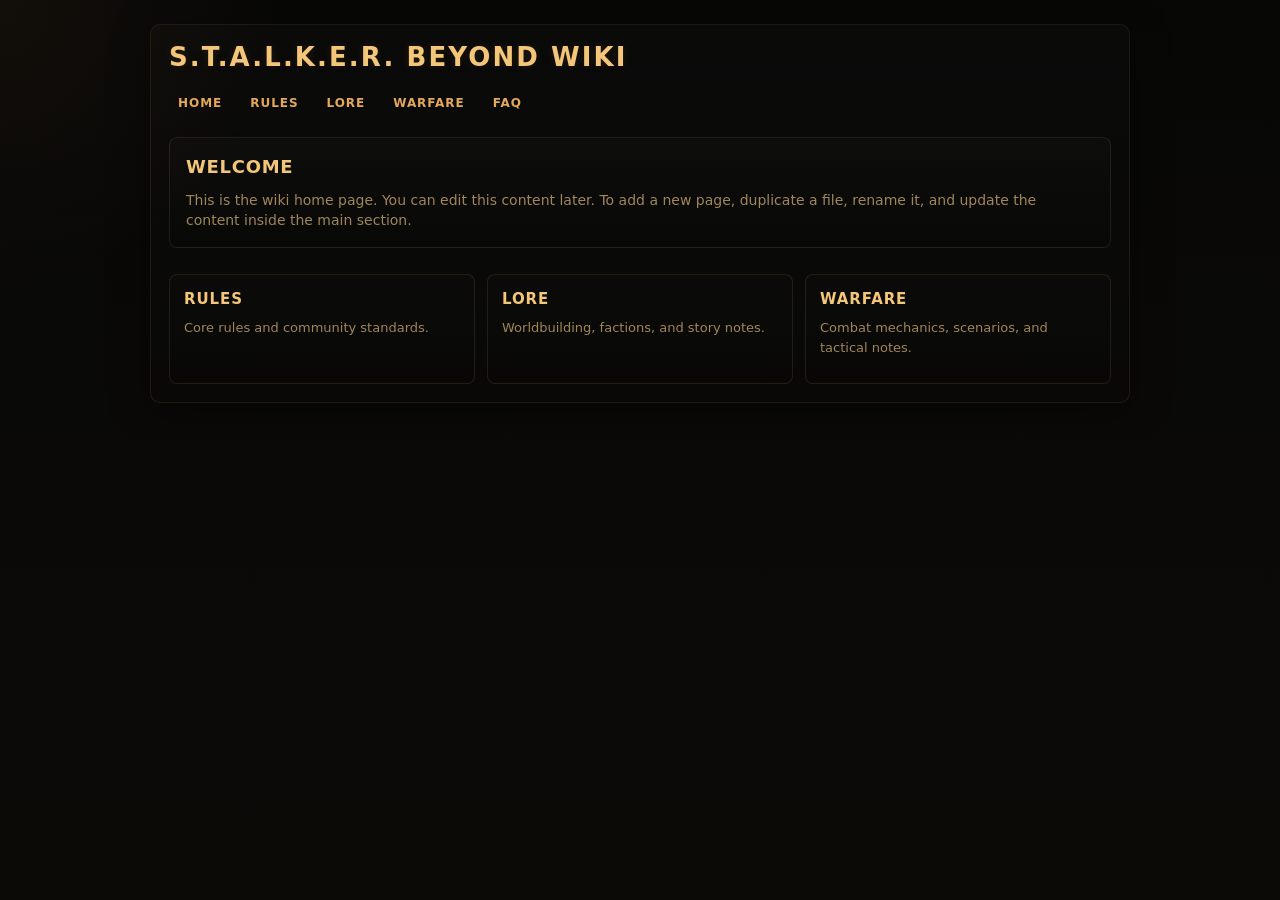
==== index.html @ d19a8cc0 "Create root landing page" ====
<!doctype html>
<html lang="en">
<head>
  <meta charset="utf-8" />
  <meta name="viewport" content="width=device-width,initial-scale=1" />
  <title>Stalker Beyond Wiki</title>
  <meta name="description" content="Stalker Beyond — rules, lore, and community documentation.">
  <style>
    :root{
      --bg-1:#060605;
      --bg-2:#0d0b07;
      --panel:#0d0c09;
      --panel-2:#17130e;
      --amber:#e3a85a;
      --amber-soft:#f3c679;
      --muted:#a0865a;
      --line:rgba(227,168,90,0.12);
      --shadow:rgba(0,0,0,0.45);
      --maxw:980px;
    }

    *{box-sizing:border-box}
    html,body{height:100%;margin:0}
    body{
      font-family: system-ui, -apple-system, "Segoe UI", sans-serif;
      background:
        radial-gradient(circle at top left, rgba(134,95,52,0.10), transparent 18%),
        linear-gradient(180deg, var(--bg-1), var(--bg-2));
      color:var(--amber-soft);
      padding:24px;
      line-height:1.45;
    }

    .wrap{
      max-width:var(--maxw);
      margin:0 auto;
      background:rgba(0,0,0,0.06);
      border:1px solid var(--line);
      border-radius:10px;
      padding:18px;
      box-shadow:0 10px 40px var(--shadow);
      position:relative;
      overflow:hidden;
    }

    .wrap::before{
      content:"";
      position:absolute; inset:0;
      background:linear-gradient(180deg, rgba(255,255,255,0.02), rgba(0,0,0,0));
      pointer-events:none;
    }

    .header{
      display:flex;
      flex-direction:column;
      gap:12px;
      position:relative;
      z-index:1;
    }

    h1{
      margin:0;
      font-size:26px;
      letter-spacing:0.08em;
      color:var(--amber-soft);
      font-weight:800;
      line-height:1.1;
      text-transform:uppercase;
      text-shadow:0 0 8px rgba(227,168,90,0.12);
    }

    nav{
      display:flex;
      flex-wrap:wrap;
      gap:10px;
      margin-top:4px;
    }

    nav a{
      color:var(--amber);
      text-decoration:none;
      font-size:12px;
      font-weight:700;
      letter-spacing:0.08em;
      text-transform:uppercase;
      padding:6px 8px;
      border:1px solid transparent;
      border-radius:6px;
    }

    nav a:hover{
      border-color:var(--line);
      background:rgba(255,255,255,0.02);
    }

    main{
      position:relative;
      z-index:1;
      margin-top:18px;
      display:grid;
      grid-template-columns:1fr;
      gap:14px;
    }

    .card{
      background:linear-gradient(180deg, rgba(255,255,255,0.02), rgba(0,0,0,0.02));
      border:1px solid var(--line);
      border-radius:8px;
      padding:16px;
    }

    .card h2{
      margin:0 0 10px 0;
      font-size:18px;
      color:var(--amber-soft);
      letter-spacing:0.04em;
      text-transform:uppercase;
    }

    .card p{ margin:0; color:var(--muted); font-size:14px; }

    .grid{ display:grid; grid-template-columns:repeat(auto-fit, minmax(180px, 1fr)); gap:12px; margin-top:12px; }

    .box{
      background:linear-gradient(180deg, rgba(255,255,255,0.01), rgba(0,0,0,0.02));
      border:1px solid var(--line);
      border-radius:8px;
      padding:14px;
      min-height:110px;
    }

    .box h3{ margin:0 0 8px 0; color:var(--amber-soft); font-size:15px; text-transform:uppercase; letter-spacing:0.06em; }

    .box p{ margin:0; color:var(--muted); font-size:13px; line-height:1.5; }

    .scanlines{ position:fixed; inset:0; background:linear-gradient(rgba(255,255,255,0.02), rgba(0,0,0,0.03)); pointer-events:none; opacity:0.18; mix-blend-mode:screen; }
    .grain{ position:fixed; inset:0; background-image: url("data:image/svg+xml,%3Csvg xmlns='http://www.w3.org/2000/svg' width='6' height='6'%3E%3Crect width='6' height='6' fill='%230b0b09'/%3E%3Ccircle cx='1.2' cy='1.2' r='0.7' fill='%2316120d'/%3E%3C/svg%3E"); opacity:0.12; pointer-events:none; mix-blend-mode:overlay; }

    @media (max-width:600px){
      body{padding:14px}
      .wrap{padding:14px}
      nav{gap:8px}
      nav a{font-size:11px;padding:5px 6px}
      h1{font-size:20px}
    }
  </style>
</head>
<body>
  <div class="wrap">
    <header class="header">
      <h1 aria-label="Stalker Beyond Wiki">S.T.A.L.K.E.R. BEYOND WIKI</h1>

      <nav aria-label="Main navigation">
        <a href="./">Home</a>
        <a href="rules/">Rules</a>
        <a href="lore/">Lore</a>
        <a href="warfare/">Warfare</a>
        <a href="faq/">FAQ</a>
      </nav>
    </header>

    <main>
      <section class="card">
        <h2>Welcome</h2>
        <p>This is the wiki home page. You can edit this content later. To add a new page, duplicate a file, rename it, and update the content inside the main section.</p>
      </section>

      <div class="grid">
        <div class="box">
          <h3>Rules</h3>
          <p>Core rules and community standards.</p>
        </div>
        <div class="box">
          <h3>Lore</h3>
          <p>Worldbuilding, factions, and story notes.</p>
        </div>
        <div class="box">
          <h3>Warfare</h3>
          <p>Combat mechanics, scenarios, and tactical notes.</p>
        </div>
      </div>
    </main>
  </div>

  <div class="scanlines"></div>
  <div class="grain"></div>
</body>
</html>
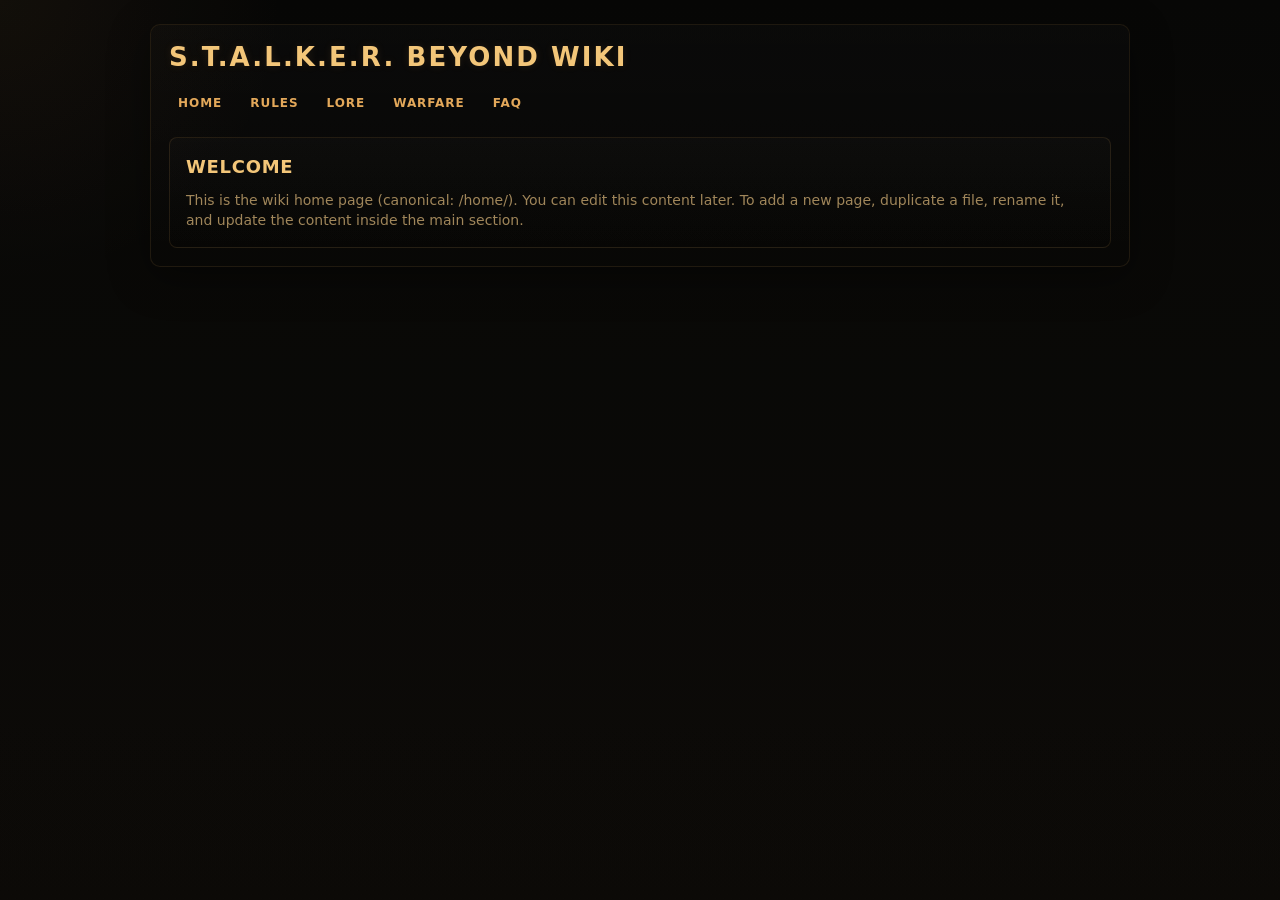
==== commit 2b8f0b39: "v0.1: add /home canonical, redirect root -> /home/, remove home cards, update README" ====
--- a/index.html
+++ b/index.html
@@ -3,186 +3,13 @@
 <head>
   <meta charset="utf-8" />
   <meta name="viewport" content="width=device-width,initial-scale=1" />
-  <title>Stalker Beyond Wiki</title>
-  <meta name="description" content="Stalker Beyond — rules, lore, and community documentation.">
-  <style>
-    :root{
-      --bg-1:#060605;
-      --bg-2:#0d0b07;
-      --panel:#0d0c09;
-      --panel-2:#17130e;
-      --amber:#e3a85a;
-      --amber-soft:#f3c679;
-      --muted:#a0865a;
-      --line:rgba(227,168,90,0.12);
-      --shadow:rgba(0,0,0,0.45);
-      --maxw:980px;
-    }
-
-    *{box-sizing:border-box}
-    html,body{height:100%;margin:0}
-    body{
-      font-family: system-ui, -apple-system, "Segoe UI", sans-serif;
-      background:
-        radial-gradient(circle at top left, rgba(134,95,52,0.10), transparent 18%),
-        linear-gradient(180deg, var(--bg-1), var(--bg-2));
-      color:var(--amber-soft);
-      padding:24px;
-      line-height:1.45;
-    }
-
-    .wrap{
-      max-width:var(--maxw);
-      margin:0 auto;
-      background:rgba(0,0,0,0.06);
-      border:1px solid var(--line);
-      border-radius:10px;
-      padding:18px;
-      box-shadow:0 10px 40px var(--shadow);
-      position:relative;
-      overflow:hidden;
-    }
-
-    .wrap::before{
-      content:"";
-      position:absolute; inset:0;
-      background:linear-gradient(180deg, rgba(255,255,255,0.02), rgba(0,0,0,0));
-      pointer-events:none;
-    }
-
-    .header{
-      display:flex;
-      flex-direction:column;
-      gap:12px;
-      position:relative;
-      z-index:1;
-    }
-
-    h1{
-      margin:0;
-      font-size:26px;
-      letter-spacing:0.08em;
-      color:var(--amber-soft);
-      font-weight:800;
-      line-height:1.1;
-      text-transform:uppercase;
-      text-shadow:0 0 8px rgba(227,168,90,0.12);
-    }
-
-    nav{
-      display:flex;
-      flex-wrap:wrap;
-      gap:10px;
-      margin-top:4px;
-    }
-
-    nav a{
-      color:var(--amber);
-      text-decoration:none;
-      font-size:12px;
-      font-weight:700;
-      letter-spacing:0.08em;
-      text-transform:uppercase;
-      padding:6px 8px;
-      border:1px solid transparent;
-      border-radius:6px;
-    }
-
-    nav a:hover{
-      border-color:var(--line);
-      background:rgba(255,255,255,0.02);
-    }
-
-    main{
-      position:relative;
-      z-index:1;
-      margin-top:18px;
-      display:grid;
-      grid-template-columns:1fr;
-      gap:14px;
-    }
-
-    .card{
-      background:linear-gradient(180deg, rgba(255,255,255,0.02), rgba(0,0,0,0.02));
-      border:1px solid var(--line);
-      border-radius:8px;
-      padding:16px;
-    }
-
-    .card h2{
-      margin:0 0 10px 0;
-      font-size:18px;
-      color:var(--amber-soft);
-      letter-spacing:0.04em;
-      text-transform:uppercase;
-    }
-
-    .card p{ margin:0; color:var(--muted); font-size:14px; }
-
-    .grid{ display:grid; grid-template-columns:repeat(auto-fit, minmax(180px, 1fr)); gap:12px; margin-top:12px; }
-
-    .box{
-      background:linear-gradient(180deg, rgba(255,255,255,0.01), rgba(0,0,0,0.02));
-      border:1px solid var(--line);
-      border-radius:8px;
-      padding:14px;
-      min-height:110px;
-    }
-
-    .box h3{ margin:0 0 8px 0; color:var(--amber-soft); font-size:15px; text-transform:uppercase; letter-spacing:0.06em; }
-
-    .box p{ margin:0; color:var(--muted); font-size:13px; line-height:1.5; }
-
-    .scanlines{ position:fixed; inset:0; background:linear-gradient(rgba(255,255,255,0.02), rgba(0,0,0,0.03)); pointer-events:none; opacity:0.18; mix-blend-mode:screen; }
-    .grain{ position:fixed; inset:0; background-image: url("data:image/svg+xml,%3Csvg xmlns='http://www.w3.org/2000/svg' width='6' height='6'%3E%3Crect width='6' height='6' fill='%230b0b09'/%3E%3Ccircle cx='1.2' cy='1.2' r='0.7' fill='%2316120d'/%3E%3C/svg%3E"); opacity:0.12; pointer-events:none; mix-blend-mode:overlay; }
-
-    @media (max-width:600px){
-      body{padding:14px}
-      .wrap{padding:14px}
-      nav{gap:8px}
-      nav a{font-size:11px;padding:5px 6px}
-      h1{font-size:20px}
-    }
-  </style>
+  <title>Stalker Beyond Wiki — Home</title>
+  <meta name="description" content="Stalker Beyond — Home (canonical)">
+  <meta http-equiv="refresh" content="0; url=./home/">
+  <link rel="canonical" href="./home/">
+  <script>location.replace('./home/');</script>
 </head>
 <body>
-  <div class="wrap">
-    <header class="header">
-      <h1 aria-label="Stalker Beyond Wiki">S.T.A.L.K.E.R. BEYOND WIKI</h1>
-
-      <nav aria-label="Main navigation">
-        <a href="./">Home</a>
-        <a href="rules/">Rules</a>
-        <a href="lore/">Lore</a>
-        <a href="warfare/">Warfare</a>
-        <a href="faq/">FAQ</a>
-      </nav>
-    </header>
-
-    <main>
-      <section class="card">
-        <h2>Welcome</h2>
-        <p>This is the wiki home page. You can edit this content later. To add a new page, duplicate a file, rename it, and update the content inside the main section.</p>
-      </section>
-
-      <div class="grid">
-        <div class="box">
-          <h3>Rules</h3>
-          <p>Core rules and community standards.</p>
-        </div>
-        <div class="box">
-          <h3>Lore</h3>
-          <p>Worldbuilding, factions, and story notes.</p>
-        </div>
-        <div class="box">
-          <h3>Warfare</h3>
-          <p>Combat mechanics, scenarios, and tactical notes.</p>
-        </div>
-      </div>
-    </main>
-  </div>
-
-  <div class="scanlines"></div>
-  <div class="grain"></div>
+  <p>Redirecting to <a href="./home/">home</a>…</p>
 </body>
 </html>
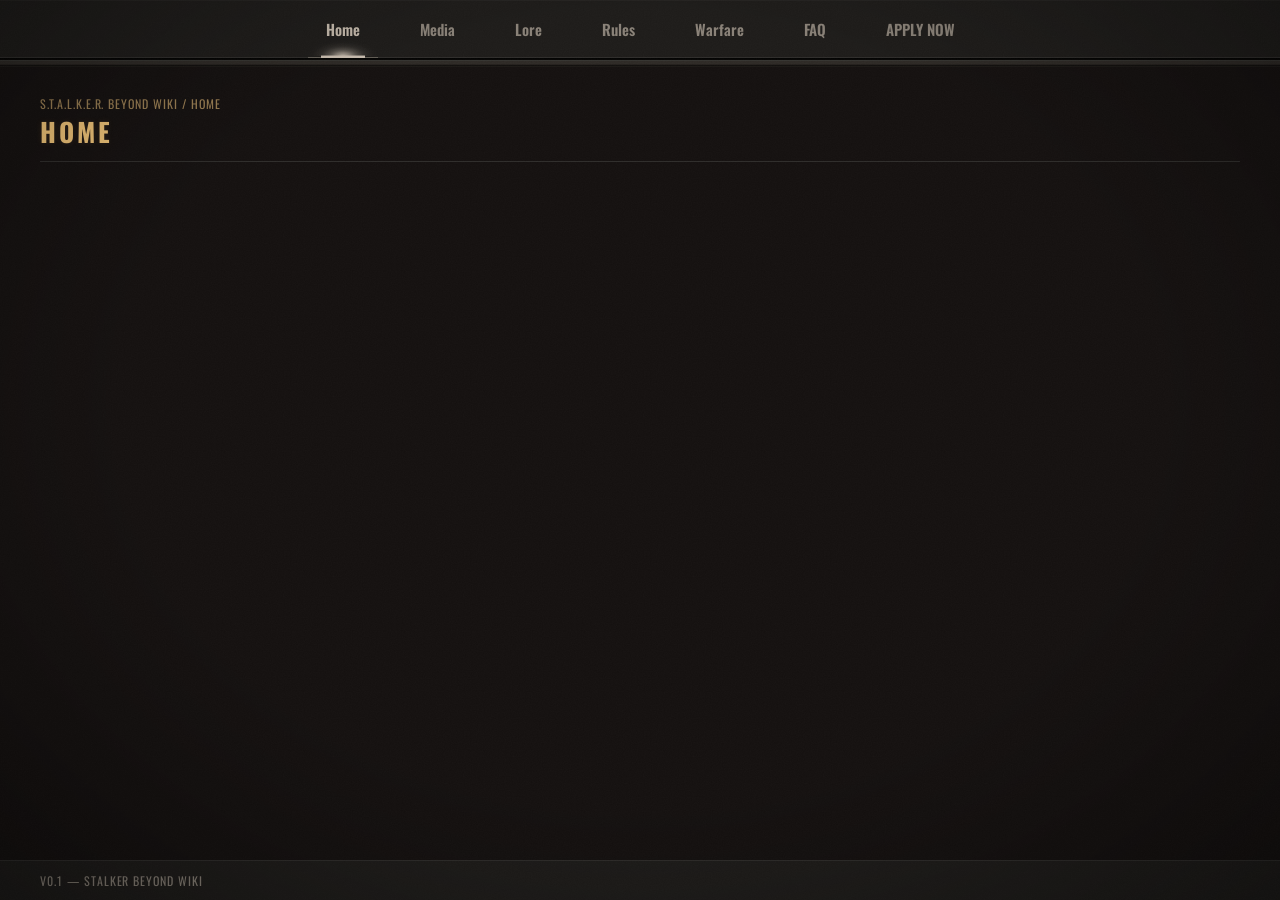
==== commit 4afddbbc: "Capitalize page titles and add link-preview tags - Browser tab titles and meta descriptions are now " ====
--- a/index.html
+++ b/index.html
@@ -3,8 +3,13 @@
 <head>
   <meta charset="utf-8" />
   <meta name="viewport" content="width=device-width,initial-scale=1" />
-  <title>Stalker Beyond Wiki — Home</title>
-  <meta name="description" content="Stalker Beyond — Home (canonical)">
+  <title>STALKER BEYOND WIKI</title>
+  <meta name="description" content="STALKER BEYOND — RULES, LORE, AND COMMUNITY DOCUMENTATION.">
+  <meta name="theme-color" content="#e3a85a">
+  <meta property="og:type" content="website">
+  <meta property="og:title" content="STALKER BEYOND WIKI">
+  <meta property="og:description" content="STALKER BEYOND — RULES, LORE, AND COMMUNITY DOCUMENTATION.">
+  <meta property="og:url" content="https://stalker-beyond.github.io/wiki/">
   <meta http-equiv="refresh" content="0; url=./home/">
   <link rel="canonical" href="./home/">
   <script>location.replace('./home/');</script>
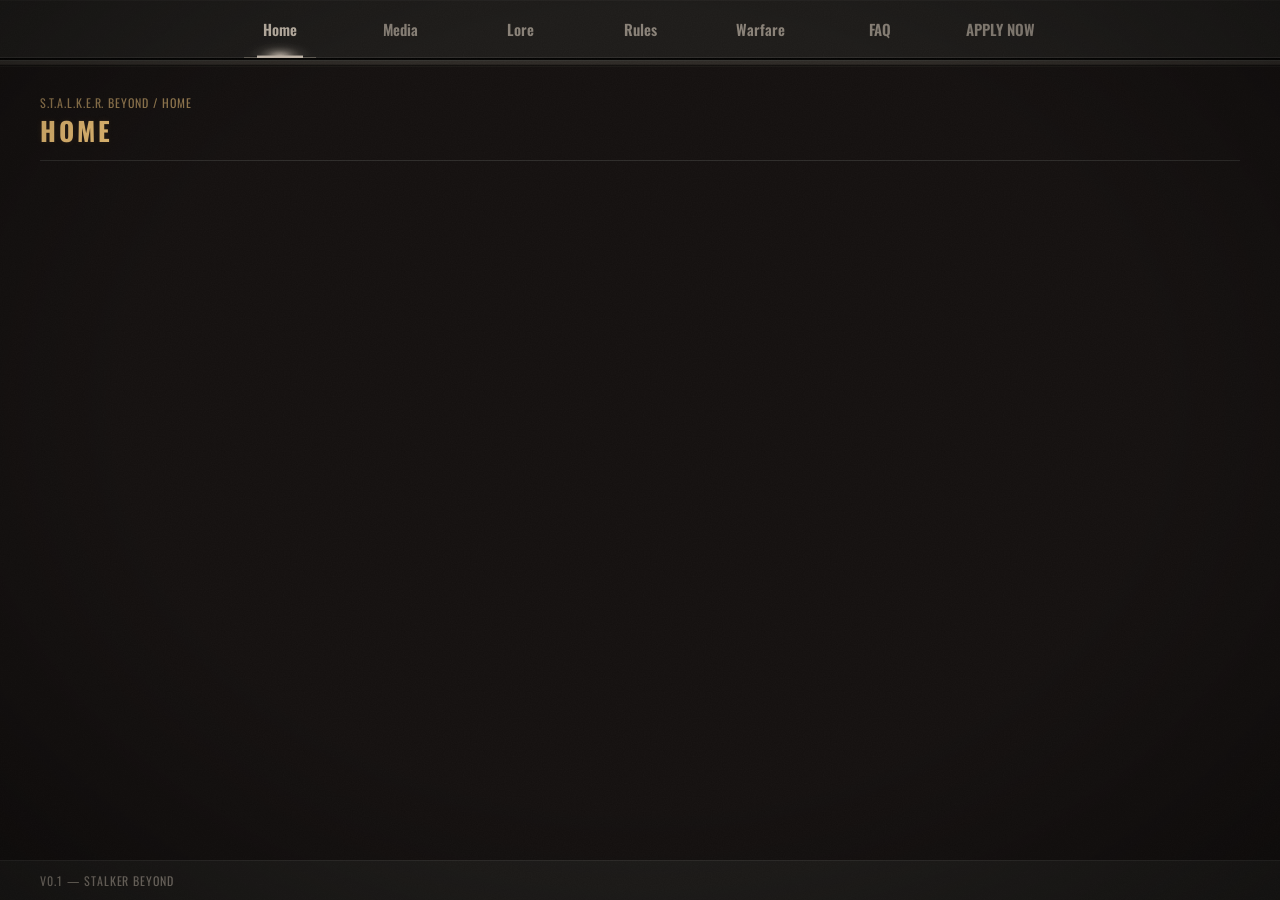
==== commit b2258eaf: "Drop "wiki" from the site name and URLs - Titles, crumbs, footers and link-preview tags now read STA" ====
--- a/index.html
+++ b/index.html
@@ -3,13 +3,13 @@
 <head>
   <meta charset="utf-8" />
   <meta name="viewport" content="width=device-width,initial-scale=1" />
-  <title>STALKER BEYOND WIKI</title>
+  <title>STALKER BEYOND</title>
   <meta name="description" content="STALKER BEYOND — RULES, LORE, AND COMMUNITY DOCUMENTATION.">
   <meta name="theme-color" content="#e3a85a">
   <meta property="og:type" content="website">
-  <meta property="og:title" content="STALKER BEYOND WIKI">
+  <meta property="og:title" content="STALKER BEYOND">
   <meta property="og:description" content="STALKER BEYOND — RULES, LORE, AND COMMUNITY DOCUMENTATION.">
-  <meta property="og:url" content="https://stalker-beyond.github.io/wiki/">
+  <meta property="og:url" content="https://stalker-beyond.github.io/">
   <meta http-equiv="refresh" content="0; url=./home/">
   <link rel="canonical" href="./home/">
   <script>location.replace('./home/');</script>
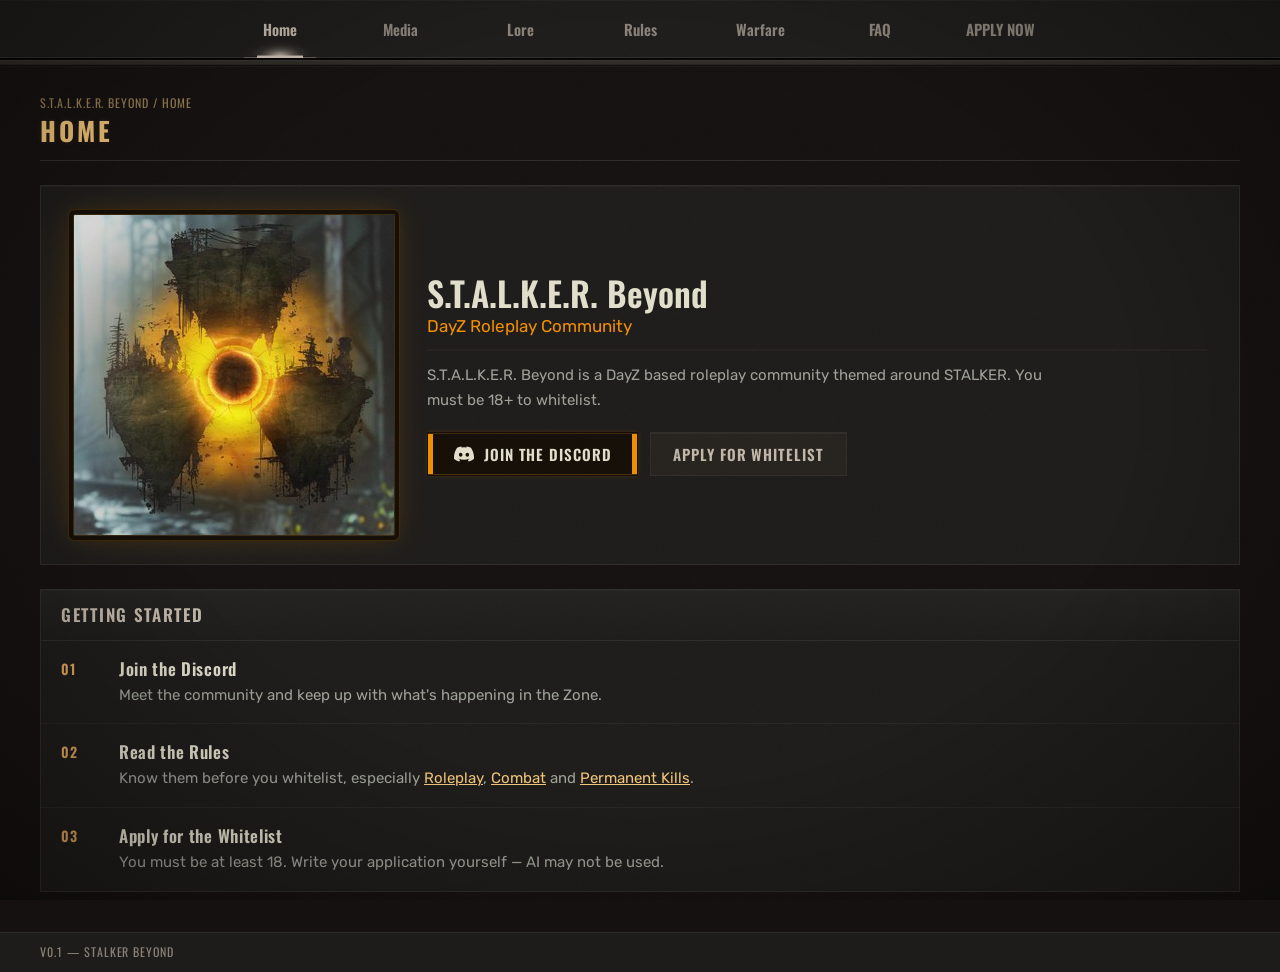
==== commit 582ec13e: "Build the home page - Hero with the server emblem, intro and PDA-style Join the Discord /   Apply fo" ====
--- a/index.html
+++ b/index.html
@@ -10,6 +10,7 @@
   <meta property="og:title" content="STALKER BEYOND">
   <meta property="og:description" content="STALKER BEYOND — RULES, LORE, AND COMMUNITY DOCUMENTATION.">
   <meta property="og:url" content="https://stalker-beyond.github.io/">
+  <meta property="og:image" content="https://stalker-beyond.github.io/assets/beyond-icon.jpg">
   <meta http-equiv="refresh" content="0; url=./home/">
   <link rel="canonical" href="./home/">
   <script>location.replace('./home/');</script>
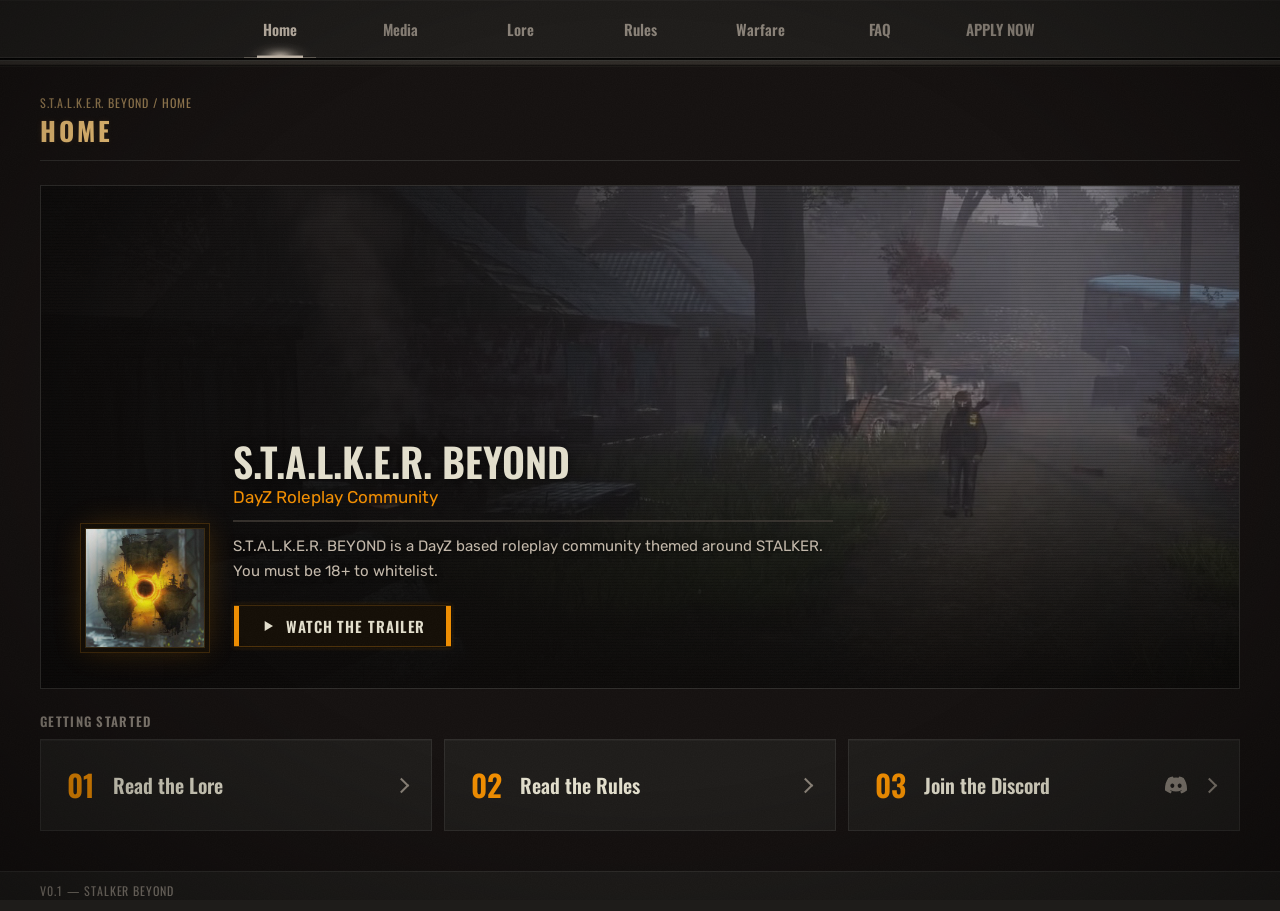
==== commit 1f7eb19c: "Trim the home link-preview description to STALKER BEYOND Co-Authored-By: Claude Opus 5.5 <noreply@an" ====
--- a/index.html
+++ b/index.html
@@ -4,11 +4,11 @@
   <meta charset="utf-8" />
   <meta name="viewport" content="width=device-width,initial-scale=1" />
   <title>STALKER BEYOND</title>
-  <meta name="description" content="STALKER BEYOND — RULES, LORE, AND COMMUNITY DOCUMENTATION.">
+  <meta name="description" content="STALKER BEYOND">
   <meta name="theme-color" content="#e3a85a">
   <meta property="og:type" content="website">
   <meta property="og:title" content="STALKER BEYOND">
-  <meta property="og:description" content="STALKER BEYOND — RULES, LORE, AND COMMUNITY DOCUMENTATION.">
+  <meta property="og:description" content="STALKER BEYOND">
   <meta property="og:url" content="https://stalker-beyond.github.io/">
   <meta property="og:image" content="https://stalker-beyond.github.io/assets/beyond-icon.jpg">
   <meta http-equiv="refresh" content="0; url=./home/">
